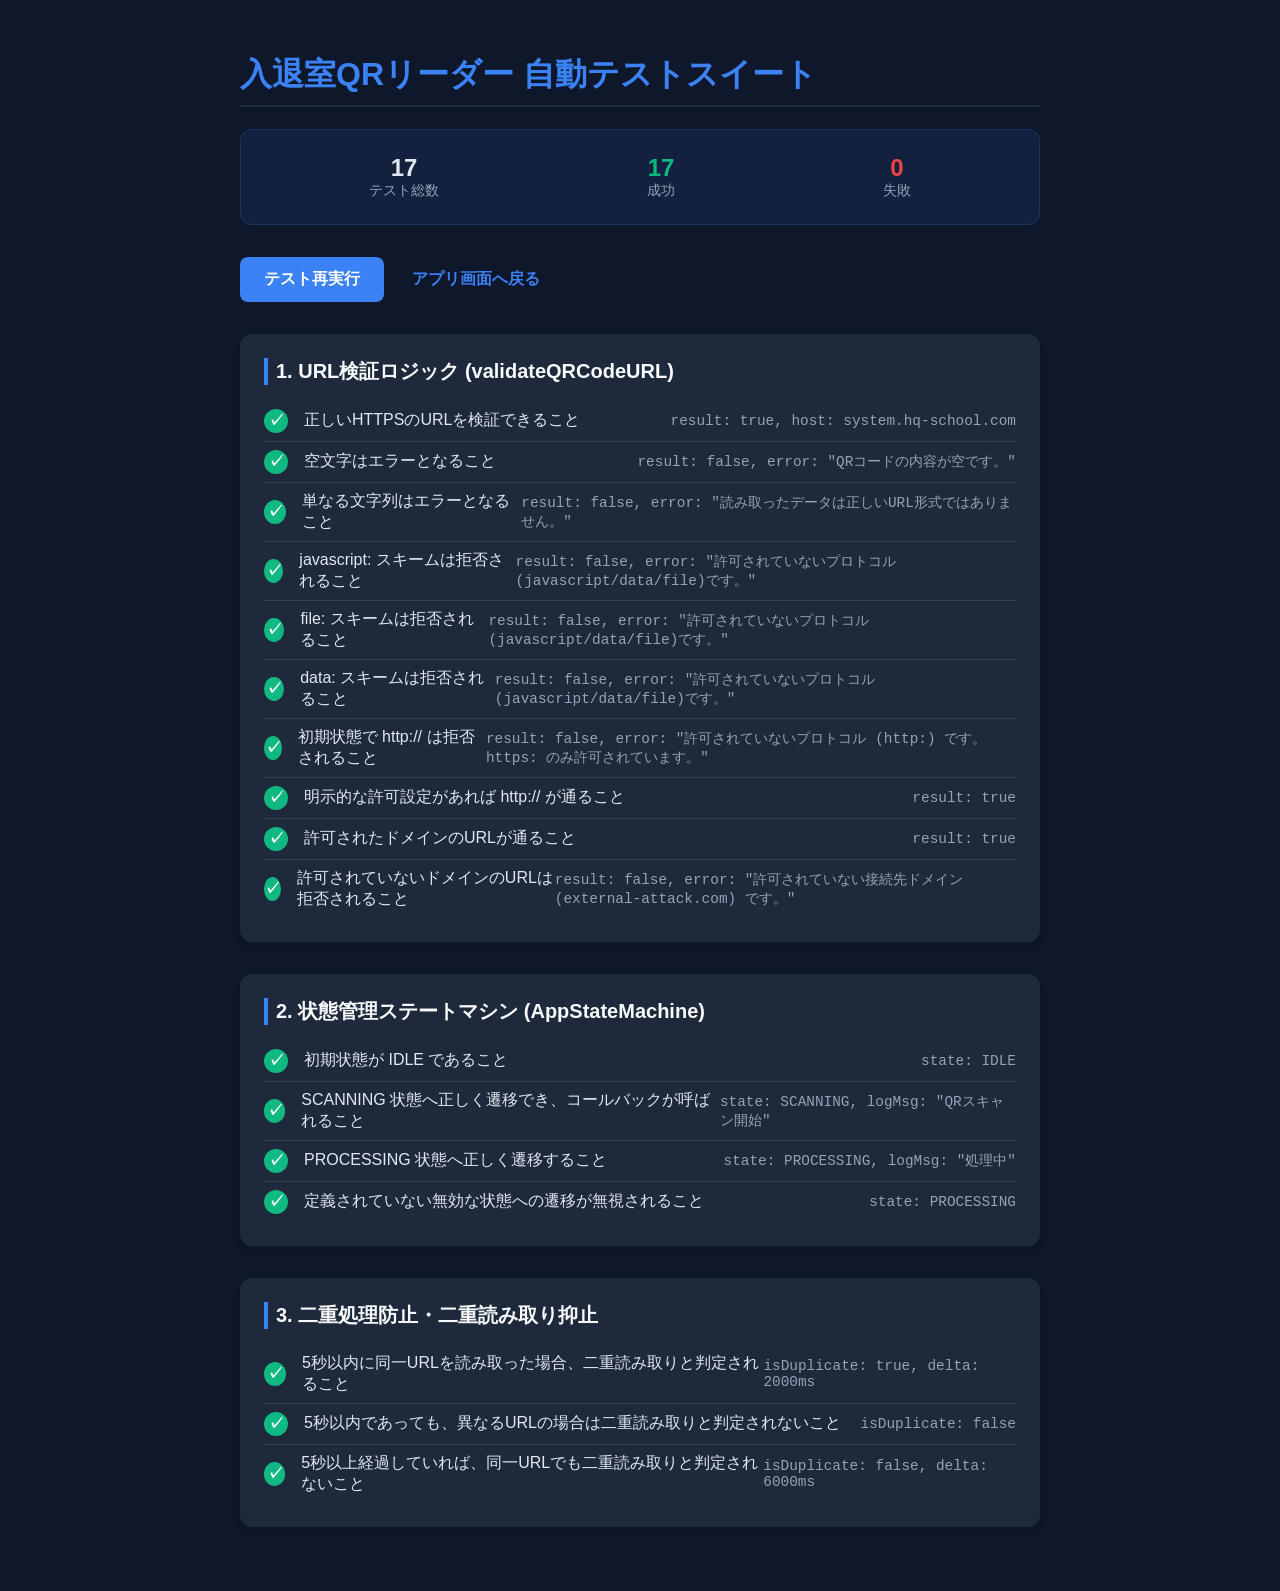
==== test.html @ 6b5398ed "Initial commit" ====
<!DOCTYPE html>
<html lang="ja">
<head>
  <meta charset="UTF-8">
  <title>入退室QRリーダー Unit Tests</title>
  <style>
    body {
      font-family: -apple-system, BlinkMacSystemFont, "Segoe UI", Roboto, sans-serif;
      background-color: #0f172a;
      color: #e2e8f0;
      padding: 2rem;
      max-width: 800px;
      margin: 0 auto;
    }
    h1 {
      border-bottom: 2px solid #1e293b;
      padding-bottom: 0.5rem;
      color: #3b82f6;
    }
    .test-suite {
      margin-bottom: 2rem;
      background: #1e293b;
      border-radius: 12px;
      padding: 1.5rem;
      box-shadow: 0 4px 6px rgba(0, 0, 0, 0.1);
    }
    .test-suite-title {
      font-size: 1.25rem;
      font-weight: bold;
      margin-bottom: 1rem;
      color: #f8fafc;
      border-left: 4px solid #3b82f6;
      padding-left: 0.5rem;
    }
    .test-case {
      display: flex;
      align-items: center;
      padding: 0.5rem 0;
      border-bottom: 1px solid #334155;
    }
    .test-case:last-child {
      border-bottom: none;
    }
    .status {
      display: inline-block;
      width: 24px;
      height: 24px;
      border-radius: 50%;
      text-align: center;
      line-height: 24px;
      font-weight: bold;
      margin-right: 1rem;
    }
    .pass {
      background-color: #10b981;
      color: #ffffff;
    }
    .fail {
      background-color: #ef4444;
      color: #ffffff;
    }
    .test-name {
      flex-grow: 1;
      font-weight: 500;
    }
    .test-result {
      color: #94a3b8;
      font-family: monospace;
      font-size: 0.9rem;
    }
    .summary-box {
      background-color: rgba(59, 130, 246, 0.1);
      border: 1px solid rgba(59, 130, 246, 0.2);
      border-radius: 12px;
      padding: 1.5rem;
      margin-bottom: 2rem;
      display: flex;
      justify-content: space-around;
      text-align: center;
    }
    .summary-stat {
      font-size: 1.5rem;
      font-weight: bold;
    }
    .summary-label {
      color: #94a3b8;
      font-size: 0.85rem;
    }
    .btn-run {
      background: #3b82f6;
      color: white;
      border: none;
      padding: 0.75rem 1.5rem;
      border-radius: 8px;
      cursor: pointer;
      font-weight: bold;
      font-size: 1rem;
    }
    .btn-run:hover {
      background: #2563eb;
    }
  </style>
</head>
<body>

  <h1>入退室QRリーダー 自動テストスイート</h1>
  
  <div class="summary-box">
    <div>
      <div class="summary-stat" id="total-tests">0</div>
      <div class="summary-label">テスト総数</div>
    </div>
    <div>
      <div class="summary-stat" style="color: #10b981;" id="passed-tests">0</div>
      <div class="summary-label">成功</div>
    </div>
    <div>
      <div class="summary-stat" style="color: #ef4444;" id="failed-tests">0</div>
      <div class="summary-label">失敗</div>
    </div>
  </div>

  <div style="margin-bottom: 2rem;">
    <button class="btn-run" onclick="runTests()">テスト再実行</button>
    <a href="index.html" style="color: #3b82f6; text-decoration: none; margin-left: 1.5rem; font-weight: bold;">アプリ画面へ戻る</a>
  </div>

  <div id="test-results-container"></div>

  <!-- Import app logic to test. It exposes window.QRReader -->
  <script src="app.js"></script>
  
  <script>
    let total = 0;
    let passed = 0;
    let failed = 0;
    let container = document.getElementById('test-results-container');

    function assert(condition, name, details = '') {
      total++;
      let testCaseDiv = document.createElement('div');
      testCaseDiv.className = 'test-case';
      
      let statusSpan = document.createElement('span');
      statusSpan.className = 'status';
      
      if (condition) {
        passed++;
        statusSpan.className += ' pass';
        statusSpan.innerHTML = '✓';
      } else {
        failed++;
        statusSpan.className += ' fail';
        statusSpan.innerHTML = '✗';
      }
      
      let nameDiv = document.createElement('div');
      nameDiv.className = 'test-name';
      nameDiv.textContent = name;
      
      let resultDiv = document.createElement('div');
      resultDiv.className = 'test-result';
      resultDiv.textContent = details;
      
      testCaseDiv.appendChild(statusSpan);
      testCaseDiv.appendChild(nameDiv);
      testCaseDiv.appendChild(resultDiv);
      
      return testCaseDiv;
    }

    function createSuite(title) {
      let suiteDiv = document.createElement('div');
      suiteDiv.className = 'test-suite';
      let suiteTitle = document.createElement('div');
      suiteTitle.className = 'test-suite-title';
      suiteTitle.textContent = title;
      suiteDiv.appendChild(suiteTitle);
      return suiteDiv;
    }

    function runTests() {
      // 初期化
      total = 0;
      passed = 0;
      failed = 0;
      container.innerHTML = '';

      const { validateQRCodeURL, AppStateMachine, STATES } = window.QRReader;

      // -------------------------------------------------------------
      // Suite 1: URL Validation Tests
      // -------------------------------------------------------------
      const suite1 = createSuite('1. URL検証ロジック (validateQRCodeURL)');
      
      // 正しいHTTPS URL
      let r1 = validateQRCodeURL('https://system.hq-school.com/checkin?id=10243');
      suite1.appendChild(assert(r1.isValid === true && r1.url.hostname === 'system.hq-school.com', 
        '正しいHTTPSのURLを検証できること', 
        `result: ${r1.isValid}, host: ${r1.url ? r1.url.hostname : 'N/A'}`
      ));

      // 空文字
      let r2 = validateQRCodeURL('');
      suite1.appendChild(assert(r2.isValid === false, 
        '空文字はエラーとなること', 
        `result: ${r2.isValid}, error: "${r2.error}"`
      ));

      // URLではない文字列
      let r3 = validateQRCodeURL('hello school checkin');
      suite1.appendChild(assert(r3.isValid === false, 
        '単なる文字列はエラーとなること', 
        `result: ${r3.isValid}, error: "${r3.error}"`
      ));

      // javascript: プロトコル
      let r4 = validateQRCodeURL('javascript:alert("XSS")');
      suite1.appendChild(assert(r4.isValid === false, 
        'javascript: スキームは拒否されること', 
        `result: ${r4.isValid}, error: "${r4.error}"`
      ));

      // file: プロトコル
      let r5 = validateQRCodeURL('file:///c:/Users/index.html');
      suite1.appendChild(assert(r5.isValid === false, 
        'file: スキームは拒否されること', 
        `result: ${r5.isValid}, error: "${r5.error}"`
      ));

      // data: プロトコル
      let r6 = validateQRCodeURL('data:text/html,<html></html>');
      suite1.appendChild(assert(r6.isValid === false, 
        'data: スキームは拒否されること', 
        `result: ${r6.isValid}, error: "${r6.error}"`
      ));

      // http: プロトコル（初期状態はhttpsのみのため拒否）
      let r7 = validateQRCodeURL('http://system.hq-school.com/checkin');
      suite1.appendChild(assert(r7.isValid === false, 
        '初期状態で http:// は拒否されること', 
        `result: ${r7.isValid}, error: "${r7.error}"`
      ));

      // http: プロトコルを許可設定した場合
      let r7_allowed = validateQRCodeURL('http://system.hq-school.com/checkin', ['https:', 'http:']);
      suite1.appendChild(assert(r7_allowed.isValid === true, 
        '明示的な許可設定があれば http:// が通ること', 
        `result: ${r7_allowed.isValid}`
      ));

      // ドメイン制限 (許可されたドメイン)
      let r8 = validateQRCodeURL('https://system.hq-school.com/checkin', ['https:'], ['system.hq-school.com']);
      suite1.appendChild(assert(r8.isValid === true, 
        '許可されたドメインのURLが通ること', 
        `result: ${r8.isValid}`
      ));

      // ドメイン制限 (許可されていないドメイン)
      let r9 = validateQRCodeURL('https://external-attack.com/checkin', ['https:'], ['system.hq-school.com']);
      suite1.appendChild(assert(r9.isValid === false, 
        '許可されていないドメインのURLは拒否されること', 
        `result: ${r9.isValid}, error: "${r9.error}"`
      ));

      container.appendChild(suite1);

      // -------------------------------------------------------------
      // Suite 2: State Machine Tests
      // -------------------------------------------------------------
      const suite2 = createSuite('2. 状態管理ステートマシン (AppStateMachine)');
      
      let stateLog = [];
      let machine = new AppStateMachine((state, msg) => {
        stateLog.push({ state, msg });
      });

      // 初期状態
      suite2.appendChild(assert(machine.getState() === STATES.IDLE, 
        '初期状態が IDLE であること', 
        `state: ${machine.getState()}`
      ));

      // スキャン中へ遷移
      machine.transitionTo(STATES.SCANNING, 'QRスキャン開始');
      suite2.appendChild(assert(machine.getState() === STATES.SCANNING && stateLog[0].state === STATES.SCANNING, 
        'SCANNING 状態へ正しく遷移でき、コールバックが呼ばれること', 
        `state: ${machine.getState()}, logMsg: "${stateLog[0].msg}"`
      ));

      // 処理中へ遷移
      machine.transitionTo(STATES.PROCESSING, '処理中');
      suite2.appendChild(assert(machine.getState() === STATES.PROCESSING && stateLog[1].state === STATES.PROCESSING, 
        'PROCESSING 状態へ正しく遷移すること', 
        `state: ${machine.getState()}, logMsg: "${stateLog[1].msg}"`
      ));

      // 異常なステータス遷移
      machine.transitionTo('INVALID_STATE_TEST');
      suite2.appendChild(assert(machine.getState() === STATES.PROCESSING, 
        '定義されていない無効な状態への遷移が無視されること', 
        `state: ${machine.getState()}`
      ));

      container.appendChild(suite2);

      // -------------------------------------------------------------
      // Suite 3: Double Scan Prevention Tests
      // -------------------------------------------------------------
      const suite3 = createSuite('3. 二重処理防止・二重読み取り抑止');
      
      // テスト用に最小のモックを作るか、ロジックを確認
      // 同一URLの連続スキャン制限: 5000ms
      let lastScannedUrl = 'https://system.hq-school.com/checkin?id=123';
      let lastScanTime = Date.now() - 2000; // 2秒前 (5秒以内なので二重スキャン警告になるべき)
      
      // 警告になるケース
      let check1_url = 'https://system.hq-school.com/checkin?id=123';
      let check1_now = Date.now();
      let isDuplicate1 = (check1_url === lastScannedUrl && (check1_now - lastScanTime) < 5000);
      suite3.appendChild(assert(isDuplicate1 === true, 
        '5秒以内に同一URLを読み取った場合、二重読み取りと判定されること', 
        `isDuplicate: ${isDuplicate1}, delta: ${check1_now - lastScanTime}ms`
      ));

      // 警告にならないケース1 (別のURL)
      let check2_url = 'https://system.hq-school.com/checkin?id=999';
      let check2_now = Date.now();
      let isDuplicate2 = (check2_url === lastScannedUrl && (check2_now - lastScanTime) < 5000);
      suite3.appendChild(assert(isDuplicate2 === false, 
        '5秒以内であっても、異なるURLの場合は二重読み取りと判定されないこと', 
        `isDuplicate: ${isDuplicate2}`
      ));

      // 警告にならないケース2 (5秒以上経過した同一URL)
      let lastScanTimeOld = Date.now() - 6000; // 6秒前
      let check3_url = 'https://system.hq-school.com/checkin?id=123';
      let check3_now = Date.now();
      let isDuplicate3 = (check3_url === lastScannedUrl && (check3_now - lastScanTimeOld) < 5000);
      suite3.appendChild(assert(isDuplicate3 === false, 
        '5秒以上経過していれば、同一URLでも二重読み取りと判定されないこと', 
        `isDuplicate: ${isDuplicate3}, delta: ${check3_now - lastScanTimeOld}ms`
      ));

      container.appendChild(suite3);

      // サマリー表示の更新
      document.getElementById('total-tests').textContent = total;
      document.getElementById('passed-tests').textContent = passed;
      document.getElementById('failed-tests').textContent = failed;
    }

    // 起動時にテストを実行
    window.addEventListener('DOMContentLoaded', () => {
      runTests();
    });
  </script>
</body>
</html>
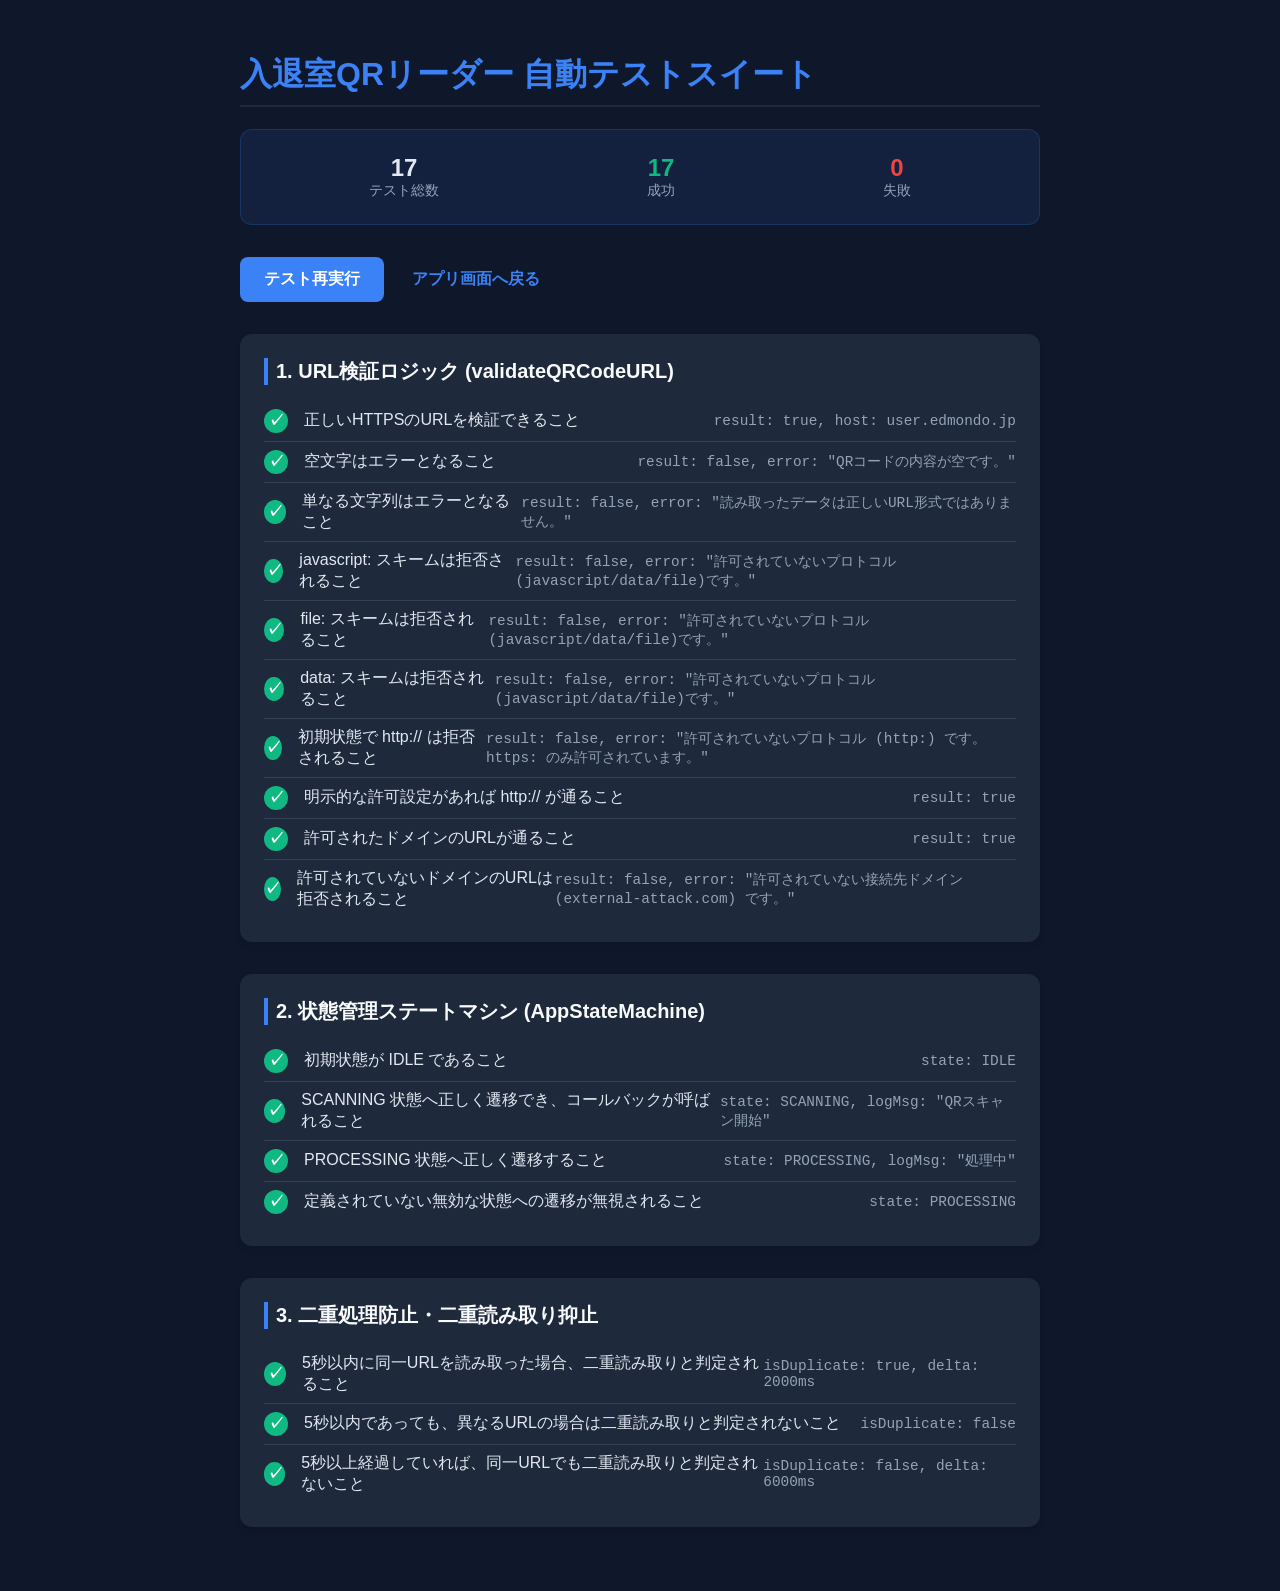
==== commit 70e7a7b4: "UI redesign and refinements: volume increase, enlarged camera display, user.edmondo.jp domain restri" ====
--- a/test.html
+++ b/test.html
@@ -194,8 +194,8 @@
       const suite1 = createSuite('1. URL検証ロジック (validateQRCodeURL)');
       
       // 正しいHTTPS URL
-      let r1 = validateQRCodeURL('https://system.hq-school.com/checkin?id=10243');
-      suite1.appendChild(assert(r1.isValid === true && r1.url.hostname === 'system.hq-school.com', 
+      let r1 = validateQRCodeURL('https://user.edmondo.jp/checkin?id=10243');
+      suite1.appendChild(assert(r1.isValid === true && r1.url.hostname === 'user.edmondo.jp', 
         '正しいHTTPSのURLを検証できること', 
         `result: ${r1.isValid}, host: ${r1.url ? r1.url.hostname : 'N/A'}`
       ));
@@ -236,14 +236,14 @@
       ));
 
       // http: プロトコル（初期状態はhttpsのみのため拒否）
-      let r7 = validateQRCodeURL('http://system.hq-school.com/checkin');
+      let r7 = validateQRCodeURL('http://user.edmondo.jp/checkin');
       suite1.appendChild(assert(r7.isValid === false, 
         '初期状態で http:// は拒否されること', 
         `result: ${r7.isValid}, error: "${r7.error}"`
       ));
 
       // http: プロトコルを許可設定した場合
-      let r7_allowed = validateQRCodeURL('http://system.hq-school.com/checkin', ['https:', 'http:']);
+      let r7_allowed = validateQRCodeURL('http://user.edmondo.jp/checkin', ['https:', 'http:']);
       suite1.appendChild(assert(r7_allowed.isValid === true, 
         '明示的な許可設定があれば http:// が通ること', 
         `result: ${r7_allowed.isValid}`
@@ -305,17 +305,18 @@
       container.appendChild(suite2);
 
       // -------------------------------------------------------------
+      // -------------------------------------------------------------
       // Suite 3: Double Scan Prevention Tests
       // -------------------------------------------------------------
       const suite3 = createSuite('3. 二重処理防止・二重読み取り抑止');
       
       // テスト用に最小のモックを作るか、ロジックを確認
       // 同一URLの連続スキャン制限: 5000ms
-      let lastScannedUrl = 'https://system.hq-school.com/checkin?id=123';
+      let lastScannedUrl = 'https://user.edmondo.jp/checkin?id=123';
       let lastScanTime = Date.now() - 2000; // 2秒前 (5秒以内なので二重スキャン警告になるべき)
       
       // 警告になるケース
-      let check1_url = 'https://system.hq-school.com/checkin?id=123';
+      let check1_url = 'https://user.edmondo.jp/checkin?id=123';
       let check1_now = Date.now();
       let isDuplicate1 = (check1_url === lastScannedUrl && (check1_now - lastScanTime) < 5000);
       suite3.appendChild(assert(isDuplicate1 === true, 
@@ -324,7 +325,7 @@
       ));
 
       // 警告にならないケース1 (別のURL)
-      let check2_url = 'https://system.hq-school.com/checkin?id=999';
+      let check2_url = 'https://user.edmondo.jp/checkin?id=999';
       let check2_now = Date.now();
       let isDuplicate2 = (check2_url === lastScannedUrl && (check2_now - lastScanTime) < 5000);
       suite3.appendChild(assert(isDuplicate2 === false, 
@@ -334,7 +335,7 @@
 
       // 警告にならないケース2 (5秒以上経過した同一URL)
       let lastScanTimeOld = Date.now() - 6000; // 6秒前
-      let check3_url = 'https://system.hq-school.com/checkin?id=123';
+      let check3_url = 'https://user.edmondo.jp/checkin?id=123';
       let check3_now = Date.now();
       let isDuplicate3 = (check3_url === lastScannedUrl && (check3_now - lastScanTimeOld) < 5000);
       suite3.appendChild(assert(isDuplicate3 === false, 
